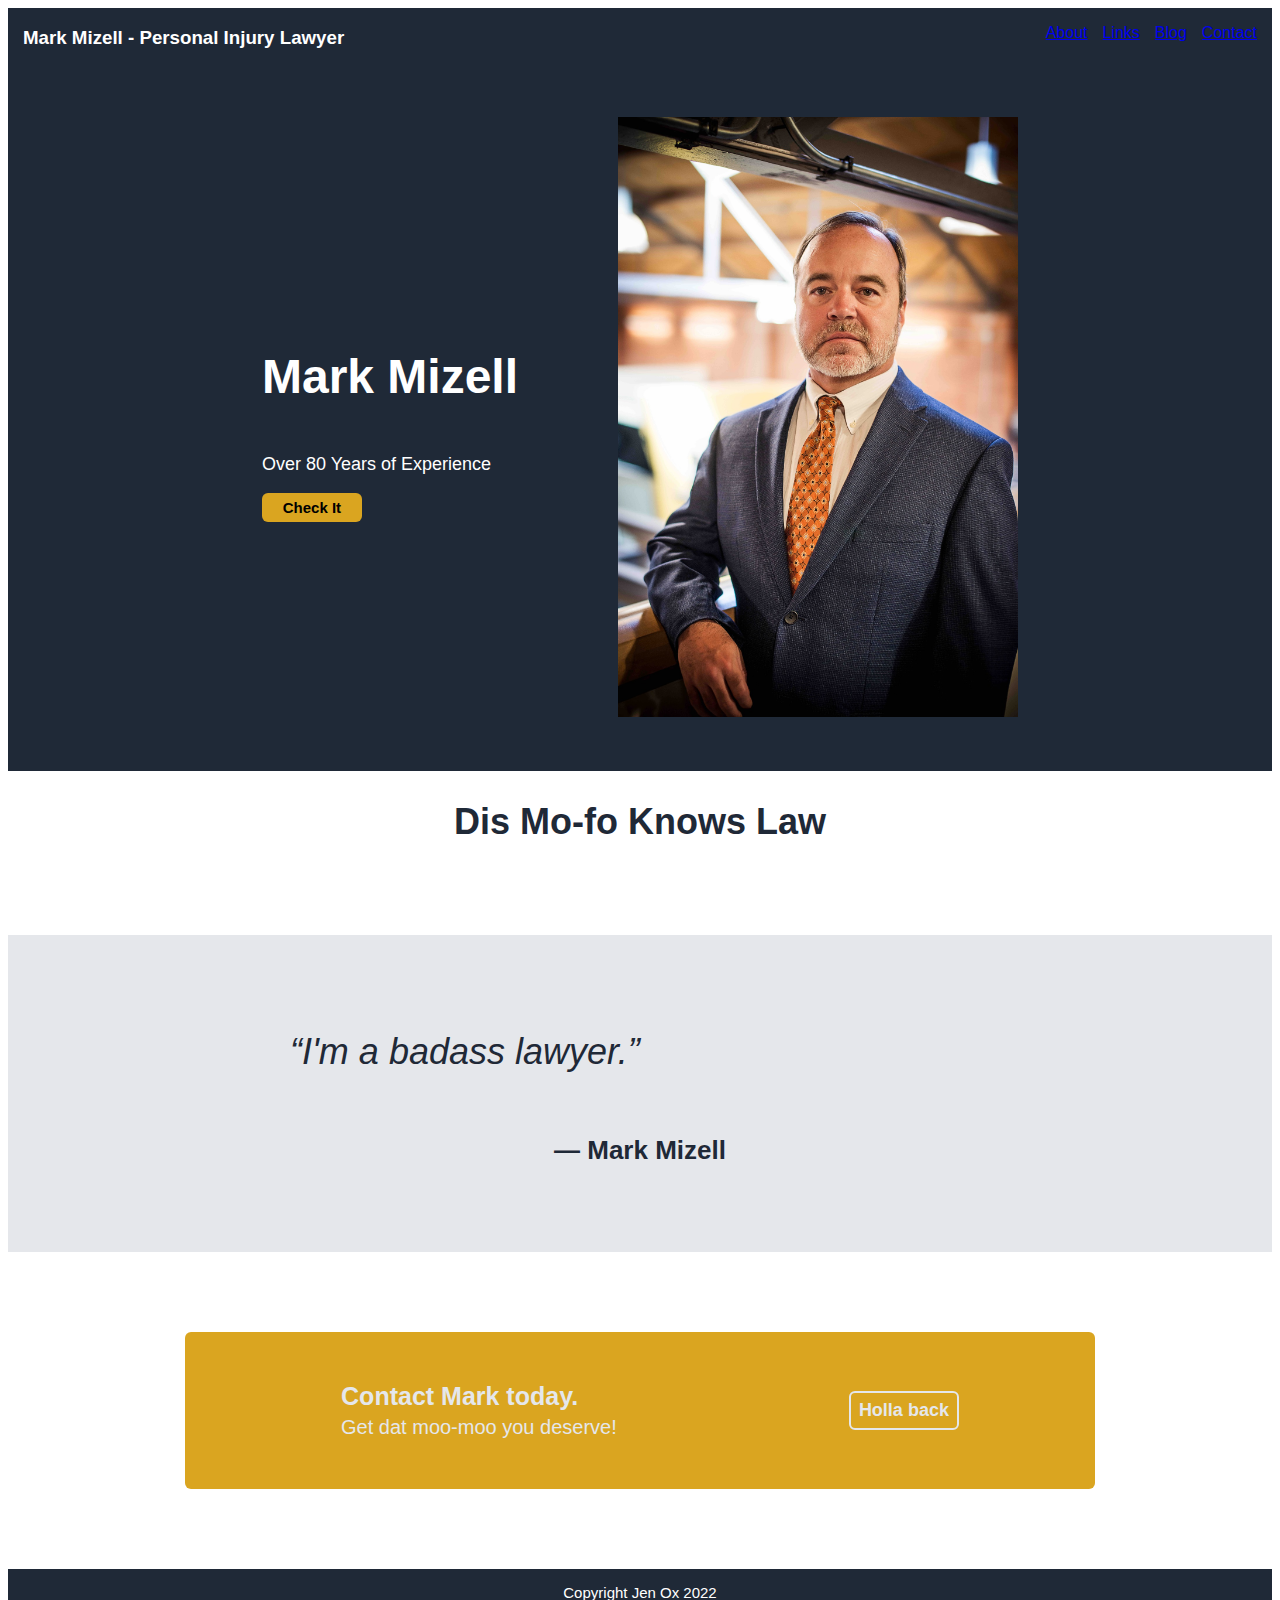
==== index.html @ 08db9a59 "Create linked pages and HTML contact form" ====
<!DOCTYPE html>

<html lang="en">
    <head>
        <meta charset="utf-8">
        <title>Mark Mizell</title>
        <link rel="stylesheet" href="style.css">
        <script src="script.js" defer></script>
    </head>

    <body>
        <div class="header">
            <h3 class="logo">Mark Mizell - Personal Injury Lawyer</h3>
            <p><a href="pages/about.html">About</a></p>
            <p><a href="pages/links.html">Links</a></p>
            <p><a href="pages/blog.html">Blog</a></p>
            <p><a href="pages/contact.html">Contact</a></p>
        </div>
        <div class="intro">
            <div class="left">
                <h1 class="hero-title">Mark Mizell</h1>
                <p class="hero-text">Over 80 Years of Experience</p>
                <button class="hero-button">Check It</button>
            </div>
            <div class="right">
                <img src="images/mark.jpg" alt="image of mark" width="400px">
            </div>
        </div>
        <div class="info">
            <div class="title">Dis Mo-fo Knows Law</div>
            <div class="content">
                <div class="item1">
                    <img src="images/bmix.JPG" alt="" width="200px">
                    <p></p>
                </div>
                <div class="item2">
                    <img src="images/speckled-bmix.JPG" alt="" width="200px">
                    <p></p>
                </div>
                <div class="item3">
                    <img src="images/speckled-buff.JPG" alt="" width="200px">
                    <p></p>
                </div>
                <div class="item4">
                    <img src="" alt="" width="200px">
                    <p></p>
                </div>
            </div>
        </div>
        <div class="quote-section">
            <p class="quote">“I'm a badass lawyer.”</p>
            <p class="author">― Mark Mizell</p>
        </div>
        <div class="sign-up-section">
            <div class="sign-up-box">
                <div class="left">
                    <div class="sign-up-header">Contact Mark today.</div>
                    <div class="sign-up-text">Get dat moo-moo you deserve!</div>
                </div>
                <div class="right">
                    <button class="sign-up-button">Holla back</button>
                </div>
            </div>
        </div>
        <div class="footer">
            <p>Copyright Jen Ox 2022</p>
        </div>
    </body>
</html>
---- style.css ----
body {
    display: flex;
    flex-direction: column;
    font-family: "Roboto", "Arial", monospace;
}

.header {
    display: flex;
    justify-content: center;
    gap: 15px;
    padding-right: 15px;
    padding-left: 15px;
    background-color: #1F2937;
    color: white;
}

.logo {
    margin-right: auto;
}

.intro {
    display: flex;
    justify-content: center;
    align-items: center;
    gap: 100px;
    padding: 50px;
    background-color: #1F2937;
    color: white;
}

.intro .left {
    display: flex;
    flex-direction: column;
    max-width: 400px;
}

.hero-title {
    font-size: 48px;
    font-weight: bolder;
}

.hero-text {
    font-size: 18px;
}

.hero-button {
    background-color: goldenrod;
    width: 100px;
    border-radius: 6px;
    border: none;
    padding: 6px;
    font-size: 15px;
    font-weight: 700;
    color: black;
}

.info {
    display: flex;
    flex-direction: column;
    justify-content: center;
    align-items: center;
    gap: 30px;
    padding: 30px;
    color:#1F2937;
}

.title {
    font-size: 36px;
    font-weight: bolder;
    justify-content: center;
}

.content {
    display: flex;
    justify-content: center;
    gap: 20px;
}

.item1, .item2, .item3, .item4 {
    display: flex;
    flex-direction: column;
}

.quote-section {
    display: flex;
    flex-direction: column;
    justify-content: center;
    align-items: center;
    padding: 60px;
    background-color: #e5e7eb;
}

.quote {
    font-size: 36px;
    font-style: italic;
    width: 700px;
    color: #1F2937;
}

.author {
    font-size: 26px;
    font-weight: 600;
    color: #1F2937;
}

.sign-up-section {
    display: flex;
    justify-content: center;
    align-items: center;
    padding: 80px;
}

.sign-up-box {
    display: flex;
    justify-content: space-around;
    align-items: center;
    background-color: goldenrod;
    padding: 30px;
    border-radius: 6px;
    width: 850px;
}

.sign-up-box .left {
    display: flex;
    flex-direction: column;
    gap: 5px;
    padding: 20px;
}

.sign-up-header {
    color: #e5e7eb;
    font-size: 25px;
    font-weight: 700;
}

.sign-up-text {
    color: #e5e7eb;
    font-size: 20px;
}

.sign-up-box .right {
    display: flex;
    justify-content: flex-end;
    align-items: center;
}

.sign-up-button {
    border-color: #e5e7eb;
    border-style: solid;
    border-radius: 6px;
    border-width: 2px;
    color: #e5e7eb;
    background-color: goldenrod;
    font-size: 18px;
    font-weight: 600;
    width: 110px;
    padding: 7px;
}

.footer {
    display: flex;
    justify-content: center;
    background-color: #1F2937;
    color: white;
    font-size: 15px;
}
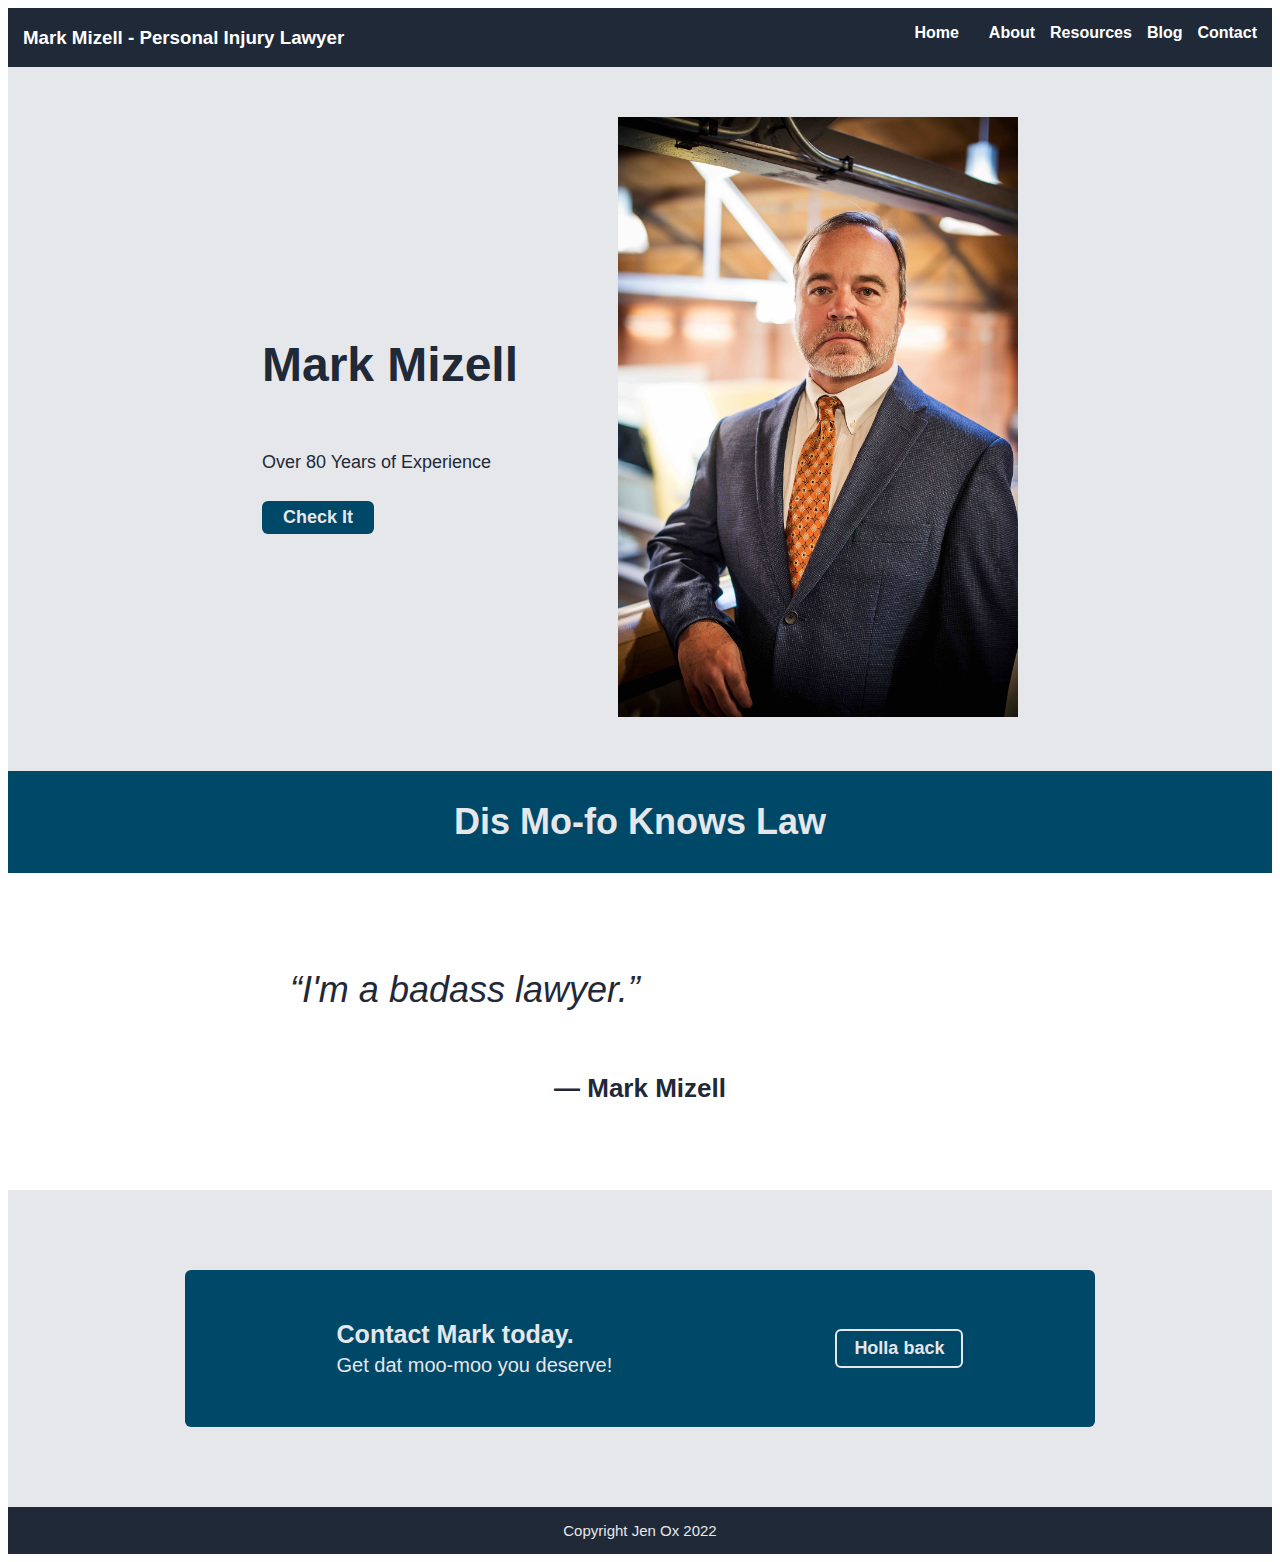
==== commit dee20bca: "Complete goofy draft." ====
--- a/index.html
+++ b/index.html
@@ -11,8 +11,9 @@
     <body>
         <div class="header">
             <h3 class="logo">Mark Mizell - Personal Injury Lawyer</h3>
+            <p><a href="index.html">Home</p>
             <p><a href="pages/about.html">About</a></p>
-            <p><a href="pages/links.html">Links</a></p>
+            <p><a href="pages/links.html">Resources</a></p>
             <p><a href="pages/blog.html">Blog</a></p>
             <p><a href="pages/contact.html">Contact</a></p>
         </div>
@@ -20,7 +21,7 @@
             <div class="left">
                 <h1 class="hero-title">Mark Mizell</h1>
                 <p class="hero-text">Over 80 Years of Experience</p>
-                <button class="hero-button">Check It</button>
+                <a href="pages/about.html" class="hero-button">Check It</a>
             </div>
             <div class="right">
                 <img src="images/mark.jpg" alt="image of mark" width="400px">
@@ -28,24 +29,6 @@
         </div>
         <div class="info">
             <div class="title">Dis Mo-fo Knows Law</div>
-            <div class="content">
-                <div class="item1">
-                    <img src="images/bmix.JPG" alt="" width="200px">
-                    <p></p>
-                </div>
-                <div class="item2">
-                    <img src="images/speckled-bmix.JPG" alt="" width="200px">
-                    <p></p>
-                </div>
-                <div class="item3">
-                    <img src="images/speckled-buff.JPG" alt="" width="200px">
-                    <p></p>
-                </div>
-                <div class="item4">
-                    <img src="" alt="" width="200px">
-                    <p></p>
-                </div>
-            </div>
         </div>
         <div class="quote-section">
             <p class="quote">“I'm a badass lawyer.”</p>
@@ -58,7 +41,7 @@
                     <div class="sign-up-text">Get dat moo-moo you deserve!</div>
                 </div>
                 <div class="right">
-                    <button class="sign-up-button">Holla back</button>
+                    <a href="pages/contact.html" class="button">Holla back</a>
                 </div>
             </div>
         </div>
--- a/style.css
+++ b/style.css
@@ -2,6 +2,12 @@
     display: flex;
     flex-direction: column;
     font-family: "Roboto", "Arial", monospace;
+}
+
+a {
+    color: white;
+    font-weight: bold;
+    text-decoration: none;
 }
 
 .header {
@@ -24,14 +30,15 @@
     align-items: center;
     gap: 100px;
     padding: 50px;
-    background-color: #1F2937;
-    color: white;
+    background-color: #e5e7eb;
+    color: #1F2937;
 }
 
 .intro .left {
     display: flex;
     flex-direction: column;
     max-width: 400px;
+    gap: 10px;
 }
 
 .hero-title {
@@ -43,15 +50,17 @@
     font-size: 18px;
 }
 
-.hero-button {
-    background-color: goldenrod;
+a.hero-button {
+    background-color: #004867;
     width: 100px;
-    border-radius: 6px;
+    padding: 6px;
+    font-size: 18px;
+    font-weight: 700;
+    color: #e5e7eb;
     border: none;
-    padding: 6px;
-    font-size: 15px;
-    font-weight: 700;
-    color: black;
+    border-radius: 6px;
+    text-align: center;
+    text-decoration: none;
 }
 
 .info {
@@ -61,7 +70,8 @@
     align-items: center;
     gap: 30px;
     padding: 30px;
-    color:#1F2937;
+    color:#e5e7eb;
+    background-color: #004867;
 }
 
 .title {
@@ -70,24 +80,12 @@
     justify-content: center;
 }
 
-.content {
-    display: flex;
-    justify-content: center;
-    gap: 20px;
-}
-
-.item1, .item2, .item3, .item4 {
-    display: flex;
-    flex-direction: column;
-}
-
 .quote-section {
     display: flex;
     flex-direction: column;
     justify-content: center;
     align-items: center;
     padding: 60px;
-    background-color: #e5e7eb;
 }
 
 .quote {
@@ -108,13 +106,14 @@
     justify-content: center;
     align-items: center;
     padding: 80px;
+    background-color: #e5e7eb;
 }
 
 .sign-up-box {
     display: flex;
     justify-content: space-around;
     align-items: center;
-    background-color: goldenrod;
+    background-color: #004867;
     padding: 30px;
     border-radius: 6px;
     width: 850px;
@@ -144,23 +143,144 @@
     align-items: center;
 }
 
-.sign-up-button {
+a.button {
     border-color: #e5e7eb;
     border-style: solid;
     border-radius: 6px;
     border-width: 2px;
     color: #e5e7eb;
-    background-color: goldenrod;
+    background-color: #004867;
     font-size: 18px;
     font-weight: 600;
     width: 110px;
     padding: 7px;
+    text-align: center;
+    text-decoration: none;
 }
 
 .footer {
     display: flex;
     justify-content: center;
     background-color: #1F2937;
-    color: white;
+    color: #e5e7eb;
     font-size: 15px;
+}
+
+#aboutTitle, #linkTitle, #blogTitle {
+    color: #1F2937;
+    font-size: 40px;
+}
+
+/* About */
+.aboutContent {
+    display: flex;
+    flex-direction: column;
+    align-items: center;
+    gap: 30px;
+    padding-left: 400px;
+    padding-right: 400px;
+    padding-bottom: 70px;
+    padding-top: 70px;
+    background-color: #e5e7eb;
+    color: #1F2937;
+}
+
+
+/* Resources */
+.linkContent {
+    background-color: #e5e7eb;
+    padding: 50px;
+    display: flex;
+    justify-content: center;
+    align-items: center;
+    flex-direction: column;
+    color: #1F2937;
+}
+
+/* Contact form */
+.contactContent {
+    padding: 50px;
+    display: flex;
+    justify-content: center;
+    background-color: #e5e7eb;
+}
+
+#formTitle {
+    color: #e5e7eb;
+    font-size: 40px;
+}
+
+.placeholderRed {
+    border-color: red;
+    border-width: 2px;
+    border-style: solid;
+}
+
+#firstName, #lastName, #phoneNum, #email {
+    width: 300px;
+}
+
+#message {
+    width: 500px;
+}
+
+.form {
+    display: flex;
+    flex-direction: column;
+    align-items: center;
+    padding: 50px;
+    border-color: #1F2937;
+    border-style: solid;
+    border-radius: 6px;
+    gap: 20px;
+    width: 55%;
+    background-color: #004867;
+    color: #e5e7eb;
+}
+
+#sendBtn {
+    border-color: #e5e7eb;
+    border-style: solid;
+    border-radius: 6px;
+    border-width: 2px;
+    color: #e5e7eb;
+    background-color: #004867;
+    font-size: 18px;
+    font-weight: 600;
+    width: 170px;
+    padding: 7px;
+}
+
+
+/* Blog */
+.blogContainer {
+    display: flex;
+    flex-direction: column;
+    align-items: center;
+    gap: 20px;
+    width: 100%;
+    padding: 50px;
+    background-color: #e5e7eb;
+}
+
+.blogContent {
+    display: flex;
+    flex-direction: column;
+    align-items: center;
+    width: 600px;
+    gap: 20px;
+}
+
+.blog {
+    border-color: #1F2937;
+    border-width: 3px;
+    border-style: solid;
+    display: flex;
+    flex-direction: column;
+    padding: 20px;
+}
+
+.blogTitles {
+    color: #1F2937;
+    font-size: 20px;
 }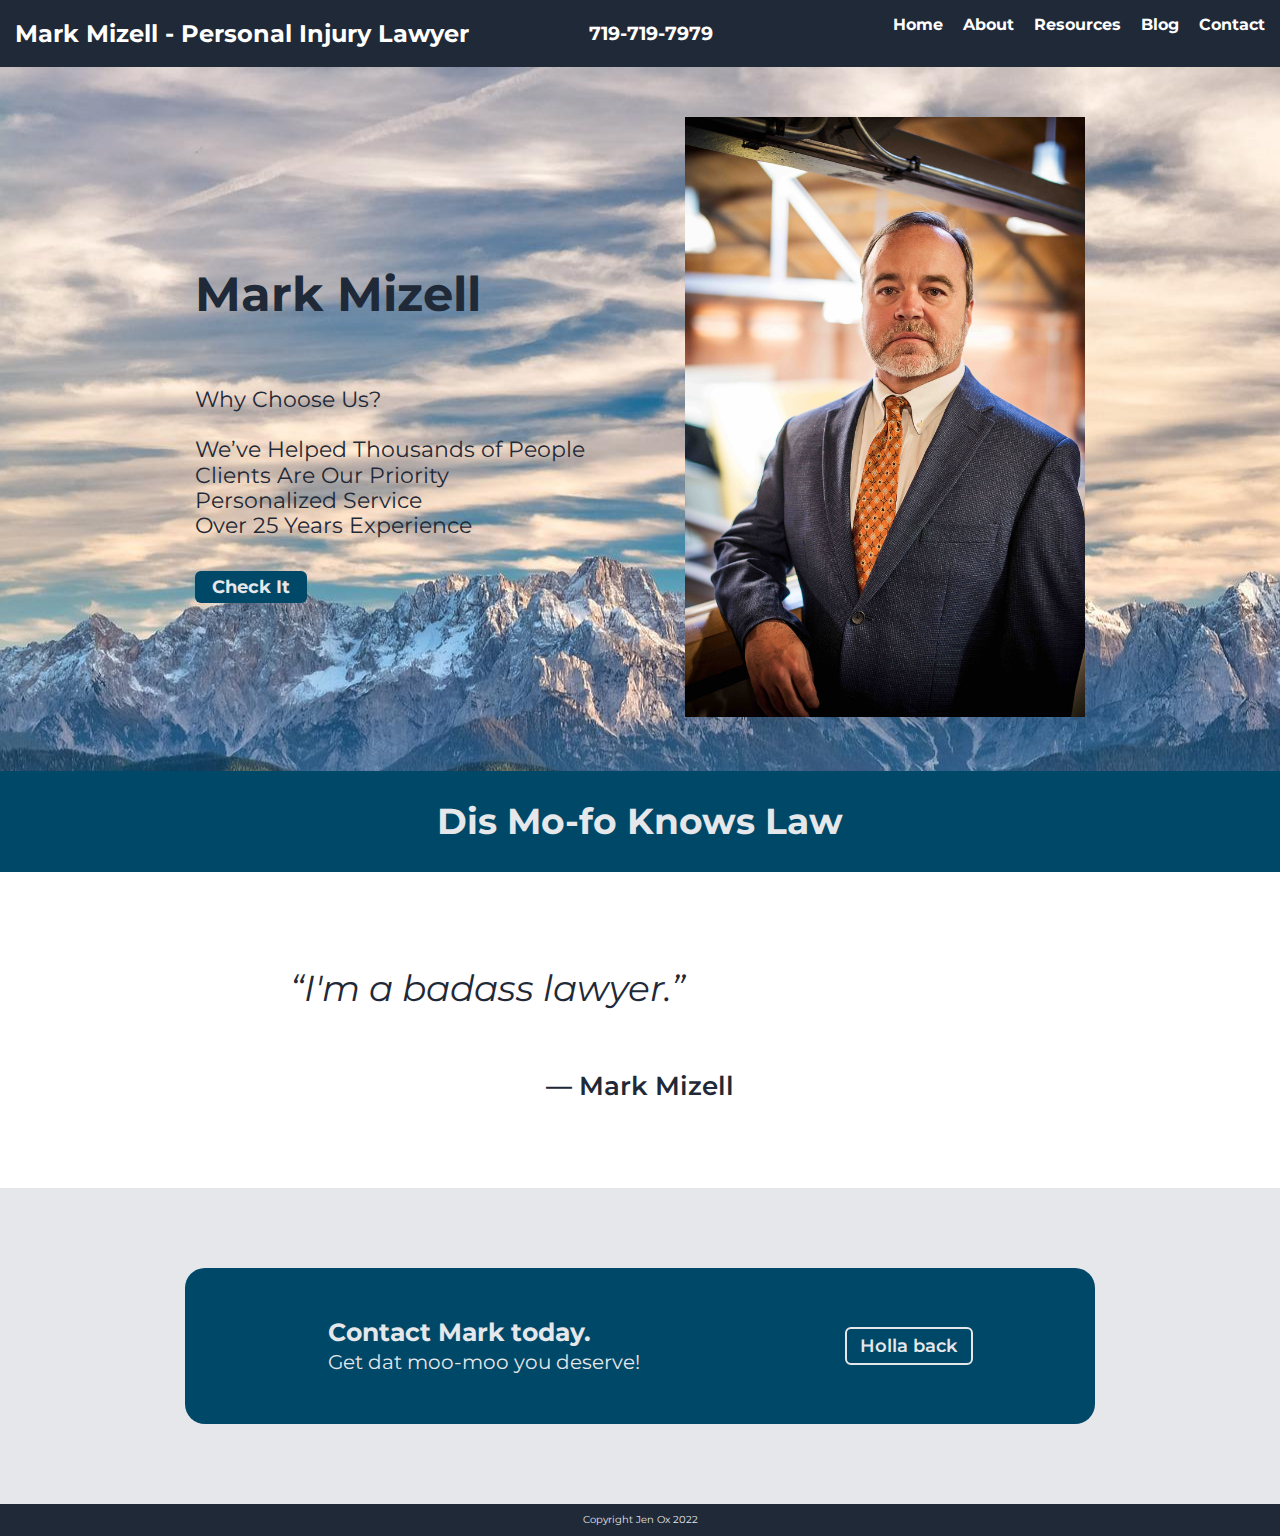
==== commit ab1e98c9: "Tweak formatting and add About Page content" ====
--- a/index.html
+++ b/index.html
@@ -10,8 +10,9 @@
 
     <body>
         <div class="header">
-            <h3 class="logo">Mark Mizell - Personal Injury Lawyer</h3>
-            <p><a href="index.html">Home</p>
+            <h2 class="logo">Mark Mizell - Personal Injury Lawyer</h2>
+            <h3 class="number">719-719-7979</h3>
+            <p><a href="index.html">Home</a></p>
             <p><a href="pages/about.html">About</a></p>
             <p><a href="pages/links.html">Resources</a></p>
             <p><a href="pages/blog.html">Blog</a></p>
@@ -20,7 +21,11 @@
         <div class="intro">
             <div class="left">
                 <h1 class="hero-title">Mark Mizell</h1>
-                <p class="hero-text">Over 80 Years of Experience</p>
+                <p class="hero-text">Why Choose Us?
+                    <br><br>We’ve Helped Thousands of People
+                    <br>Clients Are Our Priority
+                    <br>Personalized Service
+                    <br>Over 25 Years Experience</p>
                 <a href="pages/about.html" class="hero-button">Check It</a>
             </div>
             <div class="right">
--- a/style.css
+++ b/style.css
@@ -1,7 +1,10 @@
+@import url('https://fonts.googleapis.com/css2?family=Montserrat&display=swap');
+@import "normalize.css";
+
 body {
     display: flex;
     flex-direction: column;
-    font-family: "Roboto", "Arial", monospace;
+    font-family: 'Montserrat', "Roboto", "Arial", monospace, sans-serif;
 }
 
 a {
@@ -10,10 +13,14 @@
     text-decoration: none;
 }
 
+a:hover {
+    font-size: larger;
+}
+
 .header {
     display: flex;
     justify-content: center;
-    gap: 15px;
+    gap: 20px;
     padding-right: 15px;
     padding-left: 15px;
     background-color: #1F2937;
@@ -21,7 +28,12 @@
 }
 
 .logo {
+    margin-right: 100px;
+}
+
+.number {
     margin-right: auto;
+    align-self: center;
 }
 
 .intro {
@@ -30,6 +42,7 @@
     align-items: center;
     gap: 100px;
     padding: 50px;
+    background-image: url("images/mtns.jpg");
     background-color: #e5e7eb;
     color: #1F2937;
 }
@@ -47,7 +60,7 @@
 }
 
 .hero-text {
-    font-size: 18px;
+    font-size: 22px;
 }
 
 a.hero-button {
@@ -63,6 +76,12 @@
     text-decoration: none;
 }
 
+a.hero-button:hover {
+    background-color: #e5e7eb;
+    color: #004867;
+    cursor: pointer;
+}
+
 .info {
     display: flex;
     flex-direction: column;
@@ -115,7 +134,7 @@
     align-items: center;
     background-color: #004867;
     padding: 30px;
-    border-radius: 6px;
+    border-radius: 20px;
     width: 850px;
 }
 
@@ -158,21 +177,27 @@
     text-decoration: none;
 }
 
+a.button:hover {
+    background-color: #e5e7eb;
+    color: #004867;
+    cursor: pointer;
+}
+
 .footer {
     display: flex;
     justify-content: center;
     background-color: #1F2937;
     color: #e5e7eb;
-    font-size: 15px;
-}
-
-#aboutTitle, #linkTitle, #blogTitle {
+    font-size: 10px;
+}
+
+#linkTitle, #blogTitle {
     color: #1F2937;
     font-size: 40px;
 }
 
 /* About */
-.aboutContent {
+.aboutContainer {
     display: flex;
     flex-direction: column;
     align-items: center;
@@ -181,32 +206,74 @@
     padding-right: 400px;
     padding-bottom: 70px;
     padding-top: 70px;
-    background-color: #e5e7eb;
-    color: #1F2937;
+    background-image: url("images/abstract.jpg");
+    background-color: #e5e7eb;
+    color: #1F2937;
+}
+
+.aboutContent {
+    border-color: #1F2937;
+    background-color: #e5e7eb;
+    border-width: 3px;
+    border-style: solid;
+    display: flex;
+    flex-direction: column;
+    align-items: center;
+    padding: 20px;
+}
+
+#aboutTitle {
+    color: #1F2937;
+    font-size: 40px;
+    text-align: center;
+} 
+
+img.scuba {
+   opacity: 1;
+}
+
+img.scuba:hover {
+    opacity: 0.2;
 }
 
 
 /* Resources */
+.linkContainer {
+    background-image: url("images/abstract.jpg");
+    background-color: #e5e7eb;
+    padding: 50px;
+    display: flex;
+    justify-content: center;
+    align-items: center;
+    flex-direction: column;
+    color: #1F2937;
+    padding-bottom: 500px;
+}
+
 .linkContent {
-    background-color: #e5e7eb;
-    padding: 50px;
-    display: flex;
-    justify-content: center;
-    align-items: center;
-    flex-direction: column;
-    color: #1F2937;
-}
+    display: flex;
+    flex-direction: column;
+    border-color: #1F2937;
+    background-color: #e5e7eb;
+    width: 50%;
+    height: 90%;
+    border-width: 3px;
+    border-style: solid;
+    padding: 20px;
+}
+
 
 /* Contact form */
 .contactContent {
     padding: 50px;
     display: flex;
     justify-content: center;
-    background-color: #e5e7eb;
+    background-image: url("images/abstract.jpg");
+    background-color: #cccccc;
 }
 
 #formTitle {
-    color: #e5e7eb;
+    color: #1F2937;
     font-size: 40px;
 }
 
@@ -221,7 +288,7 @@
 }
 
 #message {
-    width: 500px;
+    width: 80%;
 }
 
 .form {
@@ -234,11 +301,11 @@
     border-radius: 6px;
     gap: 20px;
     width: 55%;
-    background-color: #004867;
-    color: #e5e7eb;
-}
-
-#sendBtn {
+    background-color: #e5e7eb;
+    color: #1F2937;
+}
+
+.sendBtn {
     border-color: #e5e7eb;
     border-style: solid;
     border-radius: 6px;
@@ -251,6 +318,35 @@
     padding: 7px;
 }
 
+.sendBtn:hover {
+    color: #004867;
+    background-color: #e5e7eb; 
+    border: solid #004867;
+    border-radius: 6px;  
+    cursor: pointer;
+}
+
+.success {
+    display: flex;
+    justify-content: center;
+    align-items: center;
+    background-color: #e5e7eb;
+}
+
+p.success {
+    padding: 30px;
+    margin-bottom: 600px;
+    margin-top: 100px;
+    width: 300px;
+    color: #1F2937;
+    font-size: 20px;
+    font-weight: 600;
+    border-style:double;
+    border-color: #1F2937;
+    border-radius: 6px;
+    text-align: center;
+}
+
 
 /* Blog */
 .blogContainer {
@@ -260,6 +356,7 @@
     gap: 20px;
     width: 100%;
     padding: 50px;
+    background-image: url("images/abstract.jpg");
     background-color: #e5e7eb;
 }
 
@@ -267,17 +364,19 @@
     display: flex;
     flex-direction: column;
     align-items: center;
-    width: 600px;
+    width: 100%;
     gap: 20px;
 }
 
 .blog {
     border-color: #1F2937;
+    background-color: #e5e7eb;
     border-width: 3px;
     border-style: solid;
     display: flex;
     flex-direction: column;
     padding: 20px;
+    width: 60%;
 }
 
 .blogTitles {
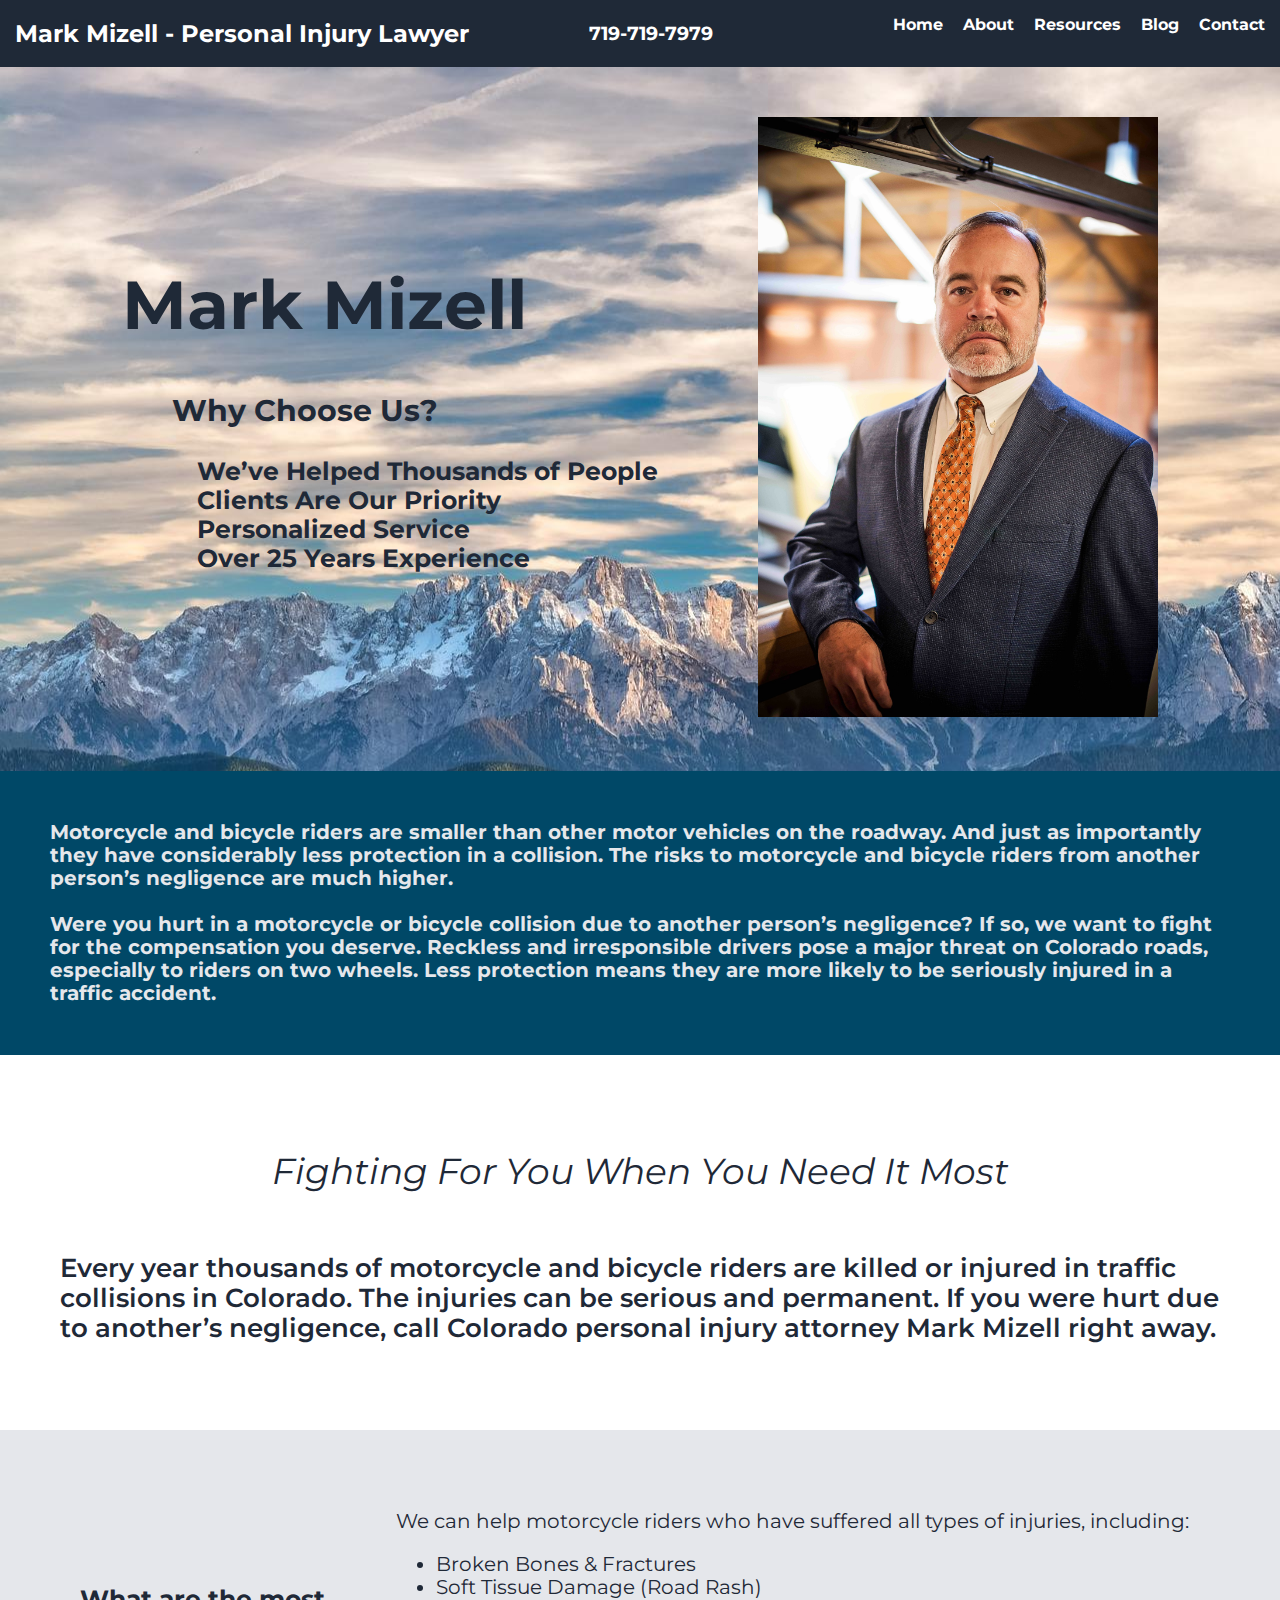
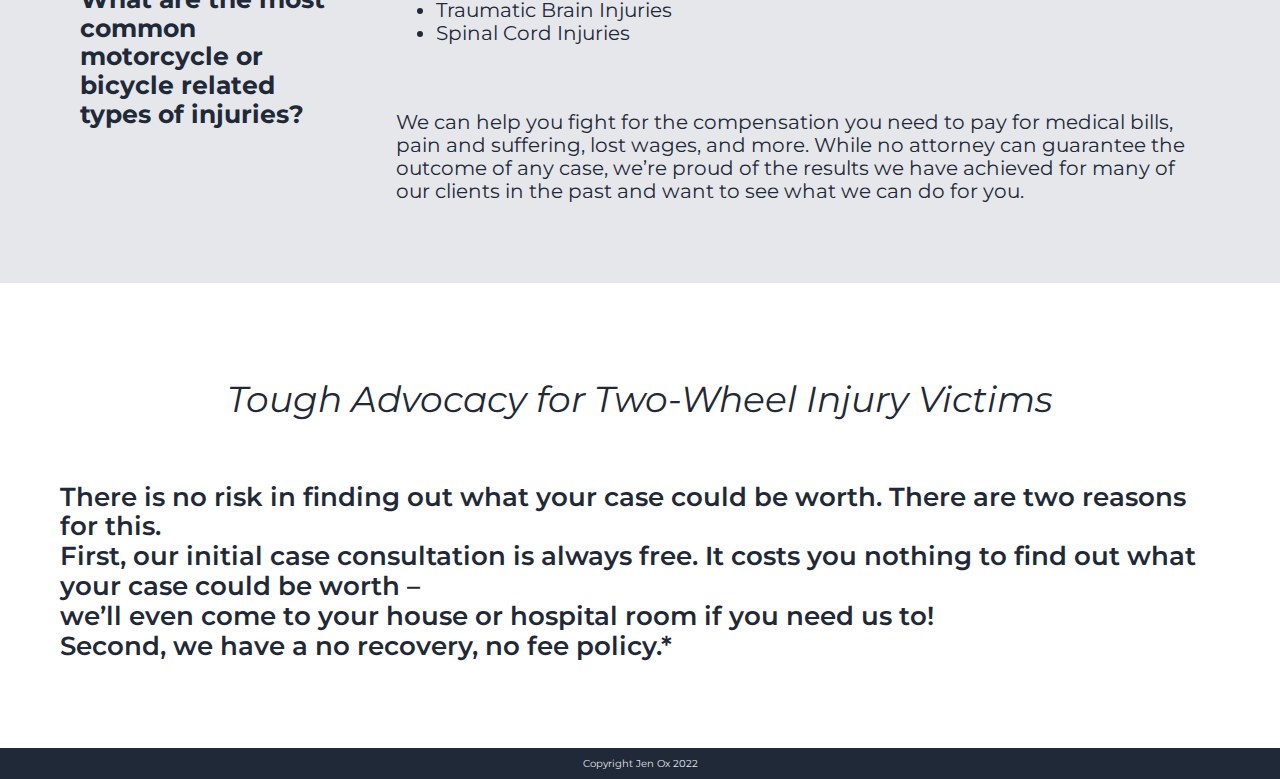
==== commit 257ce359: "Add index content and tweak formatting" ====
--- a/index.html
+++ b/index.html
@@ -18,37 +18,68 @@
             <p><a href="pages/blog.html">Blog</a></p>
             <p><a href="pages/contact.html">Contact</a></p>
         </div>
-        <div class="intro">
+        <div class="hero">
             <div class="left">
                 <h1 class="hero-title">Mark Mizell</h1>
-                <p class="hero-text">Why Choose Us?
-                    <br><br>We’ve Helped Thousands of People
-                    <br>Clients Are Our Priority
-                    <br>Personalized Service
-                    <br>Over 25 Years Experience</p>
-                <a href="pages/about.html" class="hero-button">Check It</a>
+                <div class="hero-text"><h2 class="why-choose-title">Why Choose Us?</h2>
+                    <p class="why-choose-text">
+                        <br>We’ve Helped Thousands of People
+                        <br>Clients Are Our Priority
+                        <br>Personalized Service
+                        <br>Over 25 Years Experience  
+                    </p>    
+                </div>
             </div>
             <div class="right">
                 <img src="images/mark.jpg" alt="image of mark" width="400px">
             </div>
         </div>
         <div class="info">
-            <div class="title">Dis Mo-fo Knows Law</div>
+            <div class="intro">
+                Motorcycle and bicycle riders are smaller than other motor vehicles on the roadway. 
+                And just as importantly they have considerably less protection in a collision. The 
+                risks to motorcycle and bicycle riders from another person’s negligence are much higher.
+                <br><br>Were you hurt in a motorcycle or bicycle collision due to another person’s 
+                negligence? If so, we want to fight for the compensation you deserve. Reckless and 
+                irresponsible drivers pose a major threat on Colorado roads, especially to riders on 
+                two wheels. Less protection means they are more likely to be seriously injured in a 
+                traffic accident.
+            </div>
         </div>
-        <div class="quote-section">
-            <p class="quote">“I'm a badass lawyer.”</p>
-            <p class="author">― Mark Mizell</p>
+        <div class="fight-section">
+            <p class="fight-title">Fighting For You When You Need It Most</p>
+            <p class="fight-text">Every year thousands of motorcycle and bicycle riders are killed or 
+                injured in traffic collisions in Colorado. The injuries can be serious and permanent. 
+                If you were hurt due to another’s negligence, call Colorado personal injury attorney 
+                Mark Mizell right away.</p>
         </div>
-        <div class="sign-up-section">
-            <div class="sign-up-box">
-                <div class="left">
-                    <div class="sign-up-header">Contact Mark today.</div>
-                    <div class="sign-up-text">Get dat moo-moo you deserve!</div>
-                </div>
-                <div class="right">
-                    <a href="pages/contact.html" class="button">Holla back</a>
-                </div>
+        <div class="common-injuries">
+            <div class="common-header">What are the most common motorcycle or bicycle related types 
+                of injuries?
             </div>
+            <div class="common-text">
+                We can help motorcycle riders who have suffered all types of injuries, including:
+                <ul>
+                    <li>Broken Bones &amp; Fractures</li>
+                    <li>Soft Tissue Damage (Road Rash)</li>
+                    <li>Traumatic Brain Injuries</li>
+                    <li>Spinal Cord Injuries</li>
+                </ul>
+                <br><br>We can help you fight for the compensation you need to pay for medical bills, 
+                pain and suffering, lost wages, and more. While no attorney can guarantee the outcome 
+                of any case, we’re proud of the results we have achieved for many of our clients in 
+                the past and want to see what we can do for you.
+            </div>
+        </div>
+        <div class="advocacy-section">
+            <p class="advocacy-title">Tough Advocacy for Two-Wheel Injury Victims</p>
+            <p class="advocacy-text">
+                There is no risk in finding out what your case could be worth. There are two reasons 
+                for this. <br>First, our initial case consultation is always free. It costs you 
+                nothing to find out what your case could be worth – 
+                <br>we’ll even come to your house or hospital room if you need us to! 
+                <br>Second, we have a no recovery, no fee policy.*
+            </p>
         </div>
         <div class="footer">
             <p>Copyright Jen Ox 2022</p>
--- a/style.css
+++ b/style.css
@@ -36,7 +36,7 @@
     align-self: center;
 }
 
-.intro {
+.hero {
     display: flex;
     justify-content: center;
     align-items: center;
@@ -47,39 +47,36 @@
     color: #1F2937;
 }
 
-.intro .left {
-    display: flex;
-    flex-direction: column;
-    max-width: 400px;
-    gap: 10px;
+.hero .left {
+    display: flex;
+    flex-direction: column;
+    justify-content: flex-start;
+    align-items: flex-start;
+    max-width: 800px;
+    gap: 50px;
 }
 
 .hero-title {
-    font-size: 48px;
+    font-size: 68px;
     font-weight: bolder;
-}
-
-.hero-text {
-    font-size: 22px;
-}
-
-a.hero-button {
-    background-color: #004867;
-    width: 100px;
-    padding: 6px;
-    font-size: 18px;
-    font-weight: 700;
-    color: #e5e7eb;
-    border: none;
-    border-radius: 6px;
-    text-align: center;
-    text-decoration: none;
-}
-
-a.hero-button:hover {
-    background-color: #e5e7eb;
-    color: #004867;
-    cursor: pointer;
+    margin-top: 0px;
+    margin-bottom: 0px;
+}
+
+.why-choose-title {
+    margin: 0px;
+    padding: 0px;
+    font-size: 30px;
+    margin-left: 50px;
+}
+
+.why-choose-text {
+    font-size: 25px;
+    font-weight: bolder;
+    gap: 0px;
+    margin: 0px;
+    padding: 0px;
+    margin-left: 75px;
 }
 
 .info {
@@ -93,13 +90,14 @@
     background-color: #004867;
 }
 
-.title {
-    font-size: 36px;
+.intro {
+    font-size: 20px;
     font-weight: bolder;
     justify-content: center;
-}
-
-.quote-section {
+    padding: 20px;
+}
+
+.fight-section, .advocacy-section {
     display: flex;
     flex-direction: column;
     justify-content: center;
@@ -107,80 +105,36 @@
     padding: 60px;
 }
 
-.quote {
+.fight-title, .advocacy-title {
     font-size: 36px;
     font-style: italic;
-    width: 700px;
-    color: #1F2937;
-}
-
-.author {
+    color: #1F2937;
+}
+
+.fight-text, .advocacy-text {
     font-size: 26px;
     font-weight: 600;
     color: #1F2937;
 }
 
-.sign-up-section {
+.common-injuries {
     display: flex;
     justify-content: center;
     align-items: center;
     padding: 80px;
     background-color: #e5e7eb;
-}
-
-.sign-up-box {
-    display: flex;
-    justify-content: space-around;
-    align-items: center;
-    background-color: #004867;
-    padding: 30px;
-    border-radius: 20px;
-    width: 850px;
-}
-
-.sign-up-box .left {
-    display: flex;
-    flex-direction: column;
-    gap: 5px;
-    padding: 20px;
-}
-
-.sign-up-header {
-    color: #e5e7eb;
+    gap: 50px;
+}
+
+.common-header {
+    color: #1F2937;
     font-size: 25px;
     font-weight: 700;
 }
 
-.sign-up-text {
-    color: #e5e7eb;
+.common-text {
+    color: #1F2937;
     font-size: 20px;
-}
-
-.sign-up-box .right {
-    display: flex;
-    justify-content: flex-end;
-    align-items: center;
-}
-
-a.button {
-    border-color: #e5e7eb;
-    border-style: solid;
-    border-radius: 6px;
-    border-width: 2px;
-    color: #e5e7eb;
-    background-color: #004867;
-    font-size: 18px;
-    font-weight: 600;
-    width: 110px;
-    padding: 7px;
-    text-align: center;
-    text-decoration: none;
-}
-
-a.button:hover {
-    background-color: #e5e7eb;
-    color: #004867;
-    cursor: pointer;
 }
 
 .footer {
@@ -284,11 +238,11 @@
 }
 
 #firstName, #lastName, #phoneNum, #email {
-    width: 300px;
+    width: clamp(200px, 300px, 450px);
 }
 
 #message {
-    width: 80%;
+    width: clamp(250px, 400px, 500px);
 }
 
 .form {
